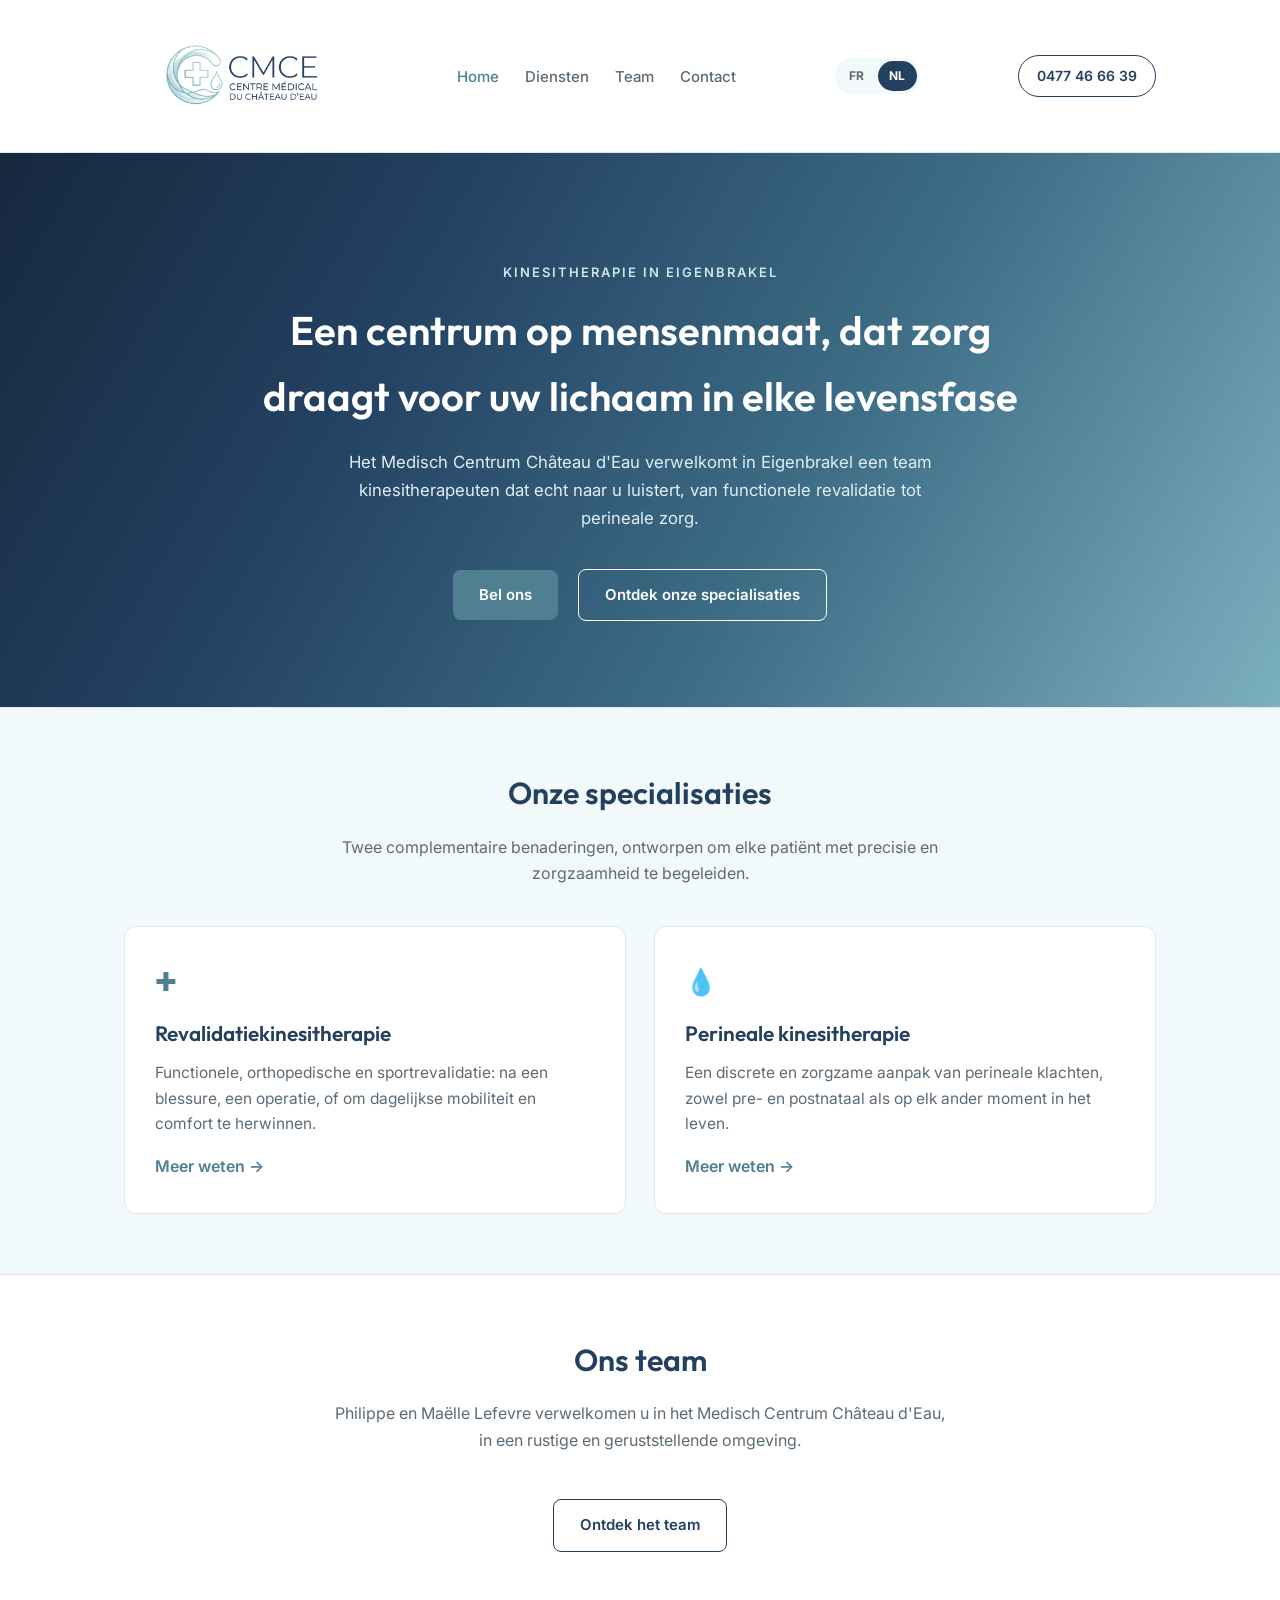
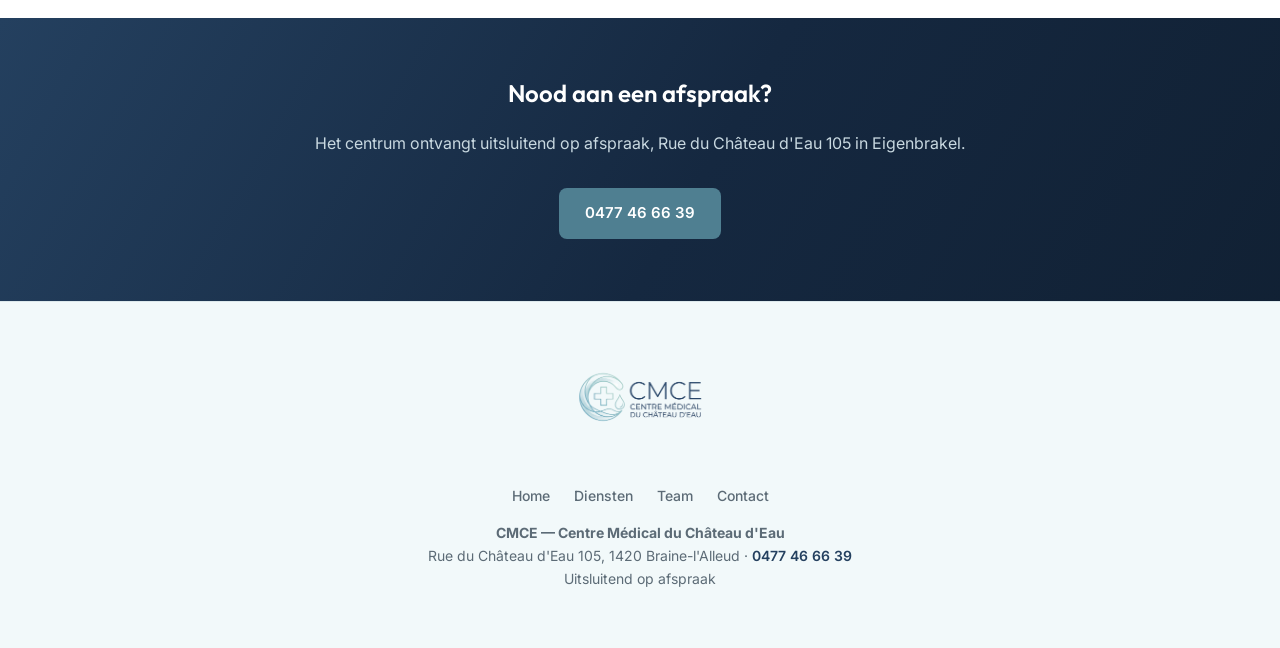
==== nl/index.html @ 7e067dd5 "Ajoute la version néerlandaise du site (nl/) avec sélecteur de langue FR/NL" ====
<!DOCTYPE html>
<html lang="nl">
<head>
<meta charset="UTF-8">
<meta name="viewport" content="width=device-width, initial-scale=1.0">
<title>CMCE — Medisch Centrum Château d'Eau | Kinesitherapie in Eigenbrakel</title>
<meta name="description" content="Het Medisch Centrum Château d'Eau verwelkomt in Eigenbrakel (Braine-l'Alleud) een team kinesitherapeuten: functionele revalidatie en perineale kinesitherapie.">
<link rel="icon" href="../favicon.png" type="image/png">
<link rel="apple-touch-icon" href="../apple-touch-icon.png">
<link rel="preconnect" href="https://fonts.googleapis.com">
<link href="https://fonts.googleapis.com/css2?family=Outfit:wght@500;600;700&family=Inter:wght@400;500;600&display=swap" rel="stylesheet">
<link rel="stylesheet" href="../css/style.css">
</head>
<body>

<header class="site-header">
  <div class="container">
    <a href="index.html" class="brand">
      <img src="../images/logo.png" alt="CMCE — Medisch Centrum Château d'Eau" class="brand-mark">
    </a>
    <nav class="main-nav">
      <ul>
        <li><a href="index.html" class="active">Home</a></li>
        <li><a href="diensten.html">Diensten</a></li>
        <li><a href="team.html">Team</a></li>
        <li><a href="contact.html">Contact</a></li>
      </ul>
    </nav>
    <div class="lang-switch">
      <a href="../index.html">FR</a>
      <a href="index.html" class="active">NL</a>
    </div>
    <div class="header-phone">
      <a href="tel:+32477466639">0477 46 66 39</a>
    </div>
  </div>
</header>

<section class="hero">
  <div class="container">
    <p class="eyebrow">Kinesitherapie in Eigenbrakel</p>
    <h1>Een centrum op mensenmaat, dat zorg draagt voor uw lichaam in elke levensfase</h1>
    <p class="lead">Het Medisch Centrum Château d'Eau verwelkomt in Eigenbrakel een team kinesitherapeuten dat echt naar u luistert, van functionele revalidatie tot perineale zorg.</p>
    <a href="tel:+32477466639" class="btn btn-primary">Bel ons</a>
    <a href="diensten.html" class="btn btn-outline">Ontdek onze specialisaties</a>
  </div>
</section>

<section class="alt">
  <div class="container">
    <h2 class="section-title">Onze specialisaties</h2>
    <p class="section-intro">Twee complementaire benaderingen, ontworpen om elke patiënt met precisie en zorgzaamheid te begeleiden.</p>
    <div class="grid-2">
      <div class="card">
        <span class="mark">✚</span>
        <h3>Revalidatiekinesitherapie</h3>
        <p>Functionele, orthopedische en sportrevalidatie: na een blessure, een operatie, of om dagelijkse mobiliteit en comfort te herwinnen.</p>
        <a href="diensten.html" class="card-link">Meer weten →</a>
      </div>
      <div class="card">
        <span class="mark">💧</span>
        <h3>Perineale kinesitherapie</h3>
        <p>Een discrete en zorgzame aanpak van perineale klachten, zowel pre- en postnataal als op elk ander moment in het leven.</p>
        <a href="diensten.html" class="card-link">Meer weten →</a>
      </div>
    </div>
  </div>
</section>

<section>
  <div class="container">
    <h2 class="section-title">Ons team</h2>
    <p class="section-intro">Philippe en Maëlle Lefevre verwelkomen u in het Medisch Centrum Château d'Eau, in een rustige en geruststellende omgeving.</p>
    <div style="text-align:center;">
      <a href="team.html" class="btn btn-outline">Ontdek het team</a>
    </div>
  </div>
</section>

<section class="cta-band">
  <div class="container">
    <h2>Nood aan een afspraak?</h2>
    <p>Het centrum ontvangt uitsluitend op afspraak, Rue du Château d'Eau 105 in Eigenbrakel.</p>
    <a href="tel:+32477466639" class="btn btn-primary">0477 46 66 39</a>
  </div>
</section>

<footer>
  <div class="container">
    <img src="../images/logo.png" alt="CMCE" class="footer-logo">
    <div class="footer-nav">
      <a href="index.html">Home</a>
      <a href="diensten.html">Diensten</a>
      <a href="team.html">Team</a>
      <a href="contact.html">Contact</a>
    </div>
    <p><strong>CMCE — Centre Médical du Château d'Eau</strong><br>
    Rue du Château d'Eau 105, 1420 Braine-l'Alleud · <a href="tel:+32477466639">0477 46 66 39</a><br>
    Uitsluitend op afspraak</p>
  </div>
</footer>

</body>
</html>
---- css/style.css ----
:root{
  --navy:#24405f;
  --navy-dark:#152840;
  --teal:#7bb0c0;
  --teal-dark:#4f7f91;
  --teal-light:#cfe6ec;
  --pale:#f2f9fa;
  --paper:#ffffff;
  --line:#dde9ec;
  --gray:#5c6b76;
  --brand-gradient:linear-gradient(120deg, #16283e 0%, #234161 30%, #3d6c85 62%, #7bb0c0 100%);
}

*{box-sizing:border-box;}
body{
  margin:0;
  font-family:'Inter', sans-serif;
  color:var(--navy);
  background:var(--paper);
  line-height:1.65;
}
h1,h2,h3{
  font-family:'Outfit', sans-serif;
  font-weight:600;
  color:var(--navy);
  margin:0 0 .5em;
}
a{color:inherit;}
.container{max-width:1080px;margin:0 auto;padding:0 24px;}

/* Header */
.site-header{
  background:var(--paper);
  border-bottom:1px solid var(--line);
  position:sticky;top:0;z-index:10;
}
.site-header .container{
  display:flex;align-items:center;justify-content:space-between;
  padding-top:12px;padding-bottom:12px;
  gap:20px;
}
.brand{display:flex;align-items:center;gap:12px;text-decoration:none;flex-shrink:0;}
.brand-mark{height:128px;width:auto;display:block;}
.main-nav ul{list-style:none;display:flex;gap:26px;margin:0;padding:0;}
.main-nav a{text-decoration:none;font-size:15px;font-weight:500;color:var(--gray);}
.main-nav a.active,.main-nav a:hover{color:var(--teal-dark);}
.header-phone{display:flex;align-items:center;gap:10px;flex-shrink:0;}
.header-phone a{
  text-decoration:none;font-weight:600;color:var(--navy);
  border:1.5px solid var(--navy);border-radius:999px;
  padding:8px 18px;font-size:14px;transition:.2s;white-space:nowrap;
}
.header-phone a:hover{background:var(--navy);color:var(--paper);}

/* Language switch */
.lang-switch{display:flex;align-items:center;gap:2px;flex-shrink:0;background:var(--pale);border-radius:999px;padding:3px;}
.lang-switch a{
  text-decoration:none;font-size:12px;font-weight:700;letter-spacing:.5px;
  color:var(--gray);padding:5px 11px;border-radius:999px;transition:.2s;
}
.lang-switch a.active{background:var(--navy);color:var(--paper);}
.lang-switch a:hover:not(.active){color:var(--teal-dark);}

/* Hero */
.hero{
  padding:96px 0 80px;text-align:center;
  background:var(--brand-gradient);
  color:var(--paper);
}
.hero .eyebrow{
  text-transform:uppercase;letter-spacing:2px;font-size:13px;
  color:var(--teal-light);font-weight:600;margin-bottom:14px;
}
.hero h1{font-size:2.5rem;max-width:760px;margin-left:auto;margin-right:auto;color:var(--paper);}
.hero p.lead{
  max-width:620px;margin:18px auto 30px;color:#dfeef2;font-size:1.05rem;
}
.hero .btn-outline{border-color:var(--paper);color:var(--paper);}
.hero .btn-outline:hover{background:var(--paper);color:var(--navy);}
.btn{
  display:inline-block;padding:13px 26px;border-radius:8px;
  text-decoration:none;font-weight:600;font-size:15px;margin:6px 8px;
}
.btn-primary{background:var(--teal-dark);color:#fff;}
.btn-primary:hover{background:var(--navy);}
.btn-outline{border:1.5px solid var(--navy);color:var(--navy);}
.btn-outline:hover{background:var(--navy);color:var(--paper);}

/* Sections */
section{padding:60px 0;}
section.alt{background:var(--pale);border-top:1px solid var(--line);border-bottom:1px solid var(--line);}
.section-title{font-size:1.9rem;text-align:center;}
.section-intro{text-align:center;max-width:620px;margin:0 auto 40px;color:var(--gray);}

/* Cards */
.grid-2{display:grid;grid-template-columns:repeat(2,1fr);gap:28px;}
.grid-3{display:grid;grid-template-columns:repeat(3,1fr);gap:28px;}
.card{
  background:var(--paper);border:1px solid var(--line);border-radius:12px;
  padding:34px 30px;
}
.card h3{font-size:1.3rem;margin-bottom:10px;}
.card p{color:var(--gray);margin:0;font-size:.97rem;}
.card .mark{color:var(--teal-dark);font-size:1.6rem;margin-bottom:12px;display:block;}
.card ul{padding-left:20px;color:var(--gray);margin:14px 0 0;font-size:.95rem;}
.card ul li{margin-bottom:6px;}
.card .card-link{display:inline-block;margin-top:16px;font-weight:600;color:var(--teal-dark);text-decoration:none;}
.card .card-link:hover{color:var(--navy);}

/* Page header (services / equipe / contact) */
.page-header{
  padding:78px 0 60px;text-align:center;
  background:var(--brand-gradient);
  color:var(--paper);
}
.page-header .eyebrow{
  text-transform:uppercase;letter-spacing:2px;font-size:13px;
  color:var(--teal-light);font-weight:600;margin-bottom:14px;
}
.page-header h1{font-size:2.2rem;color:var(--paper);}
.page-header p{max-width:600px;margin:14px auto 0;color:#dfeef2;}

/* Service detail blocks */
.service-block{padding:52px 0;border-bottom:1px solid var(--line);}
.service-block:last-of-type{border-bottom:none;}
.service-block .service-head{display:flex;align-items:center;gap:16px;margin-bottom:18px;}
.service-block .service-head .mark{
  color:var(--teal-dark);font-size:1.7rem;
  width:52px;height:52px;flex-shrink:0;border-radius:50%;
  background:var(--teal-light);display:flex;align-items:center;justify-content:center;
}
.service-block h2{margin:0;font-size:1.6rem;}
.service-block .service-text{max-width:760px;color:var(--gray);}
.service-block ul{max-width:760px;color:var(--gray);padding-left:22px;}
.service-block ul li{margin-bottom:8px;}
.service-note{
  max-width:760px;margin-top:20px;padding:16px 20px;
  background:var(--pale);border:1px solid var(--line);border-radius:10px;
  color:var(--gray);font-size:.92rem;
}

/* Team */
.team-card{
  background:var(--paper);border:1px solid var(--line);border-radius:14px;
  overflow:hidden;text-align:center;
}
.team-photo{width:100%;aspect-ratio:4/5;object-fit:cover;display:block;background:var(--pale);}
.team-monogram{
  width:100%;aspect-ratio:4/5;display:flex;align-items:center;justify-content:center;
  background:var(--teal-light);color:var(--navy);font-family:'Outfit',sans-serif;
  font-size:3.2rem;font-weight:600;
}
.team-info{padding:24px 22px 28px;}
.team-info h3{margin-bottom:2px;font-size:1.25rem;}
.team-role{color:var(--teal-dark);font-weight:600;font-size:.92rem;margin-bottom:10px;}
.team-info p.bio{color:var(--gray);font-size:.93rem;margin:0;}

/* Practical info / CTA band */
.cta-band{
  background:linear-gradient(120deg, var(--navy) 0%, var(--navy-dark) 55%, #0e1c2c 130%);
  color:var(--paper);text-align:center;padding:56px 0;
}
.cta-band h2{color:var(--paper);}
.cta-band p{color:#c8d8e0;margin-bottom:26px;}
.cta-band .btn-primary{background:var(--teal-dark);}
.cta-band .btn-primary:hover{background:var(--teal);}

/* Contact page */
.contact-grid{display:grid;grid-template-columns:1fr 1fr;gap:40px;align-items:start;}
.info-list{list-style:none;padding:0;margin:0 0 24px;}
.info-list li{
  display:flex;gap:14px;padding:16px 0;border-bottom:1px solid var(--line);
}
.info-list li:last-child{border-bottom:none;}
.info-list .mark{color:var(--teal-dark);font-size:1.3rem;width:28px;flex-shrink:0;}
.info-list strong{display:block;color:var(--navy);}
.info-list span, .info-list a{color:var(--gray);text-decoration:none;font-size:.95rem;}
.info-list a:hover{color:var(--teal-dark);}
.map-frame{
  width:100%;height:100%;min-height:340px;border:1px solid var(--line);border-radius:12px;
  overflow:hidden;
}
.map-frame iframe{width:100%;height:100%;min-height:340px;border:0;display:block;}

/* Footer */
footer{padding:44px 0;text-align:center;color:var(--gray);font-size:14px;background:var(--pale);border-top:1px solid var(--line);}
footer .footer-logo{height:104px;margin-bottom:14px;}
footer a{color:var(--navy);text-decoration:none;font-weight:600;}
footer .footer-nav{margin:14px 0;}
footer .footer-nav a{margin:0 10px;font-weight:500;color:var(--gray);}
footer .footer-nav a:hover{color:var(--teal-dark);}

@media (max-width:760px){
  .grid-3,.grid-2,.contact-grid{grid-template-columns:1fr;}
  .hero h1{font-size:2rem;}
  .site-header .container{flex-wrap:wrap;gap:12px;}
  .main-nav ul{gap:18px;flex-wrap:wrap;justify-content:center;}
}
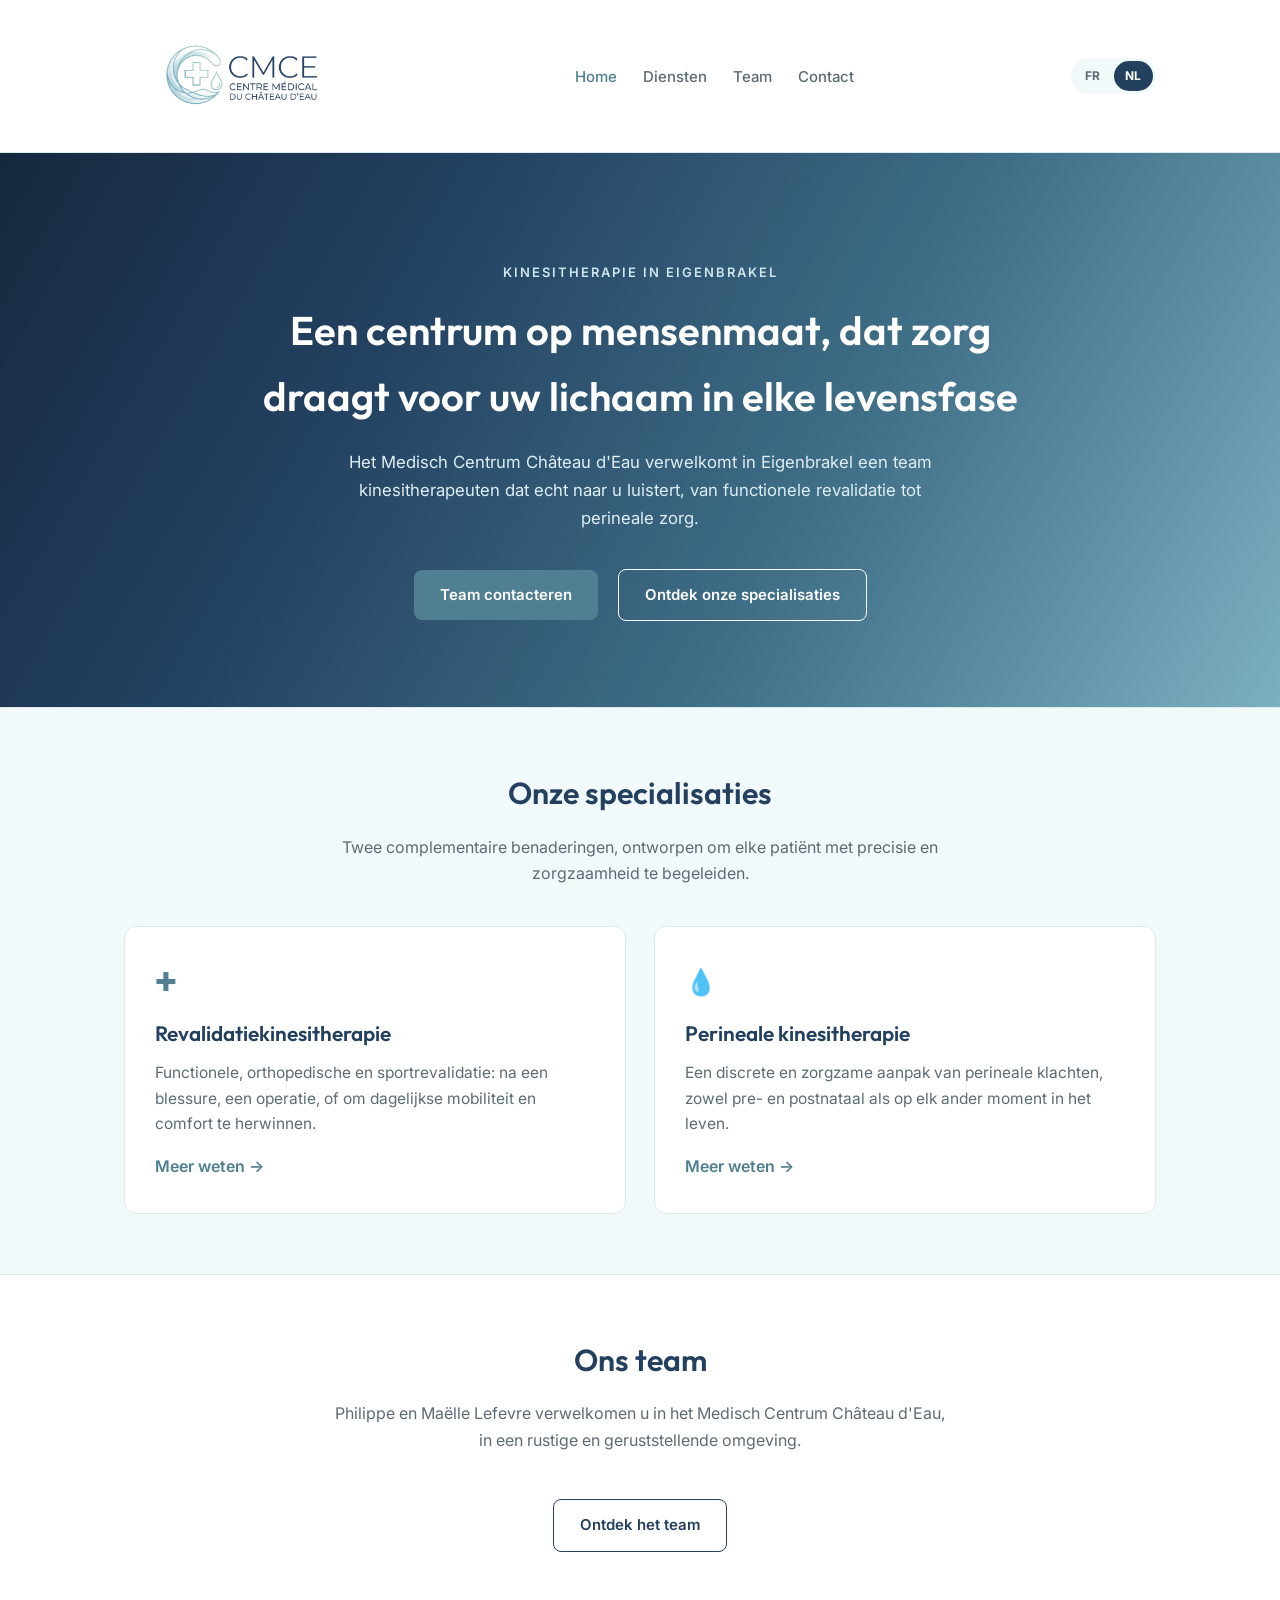
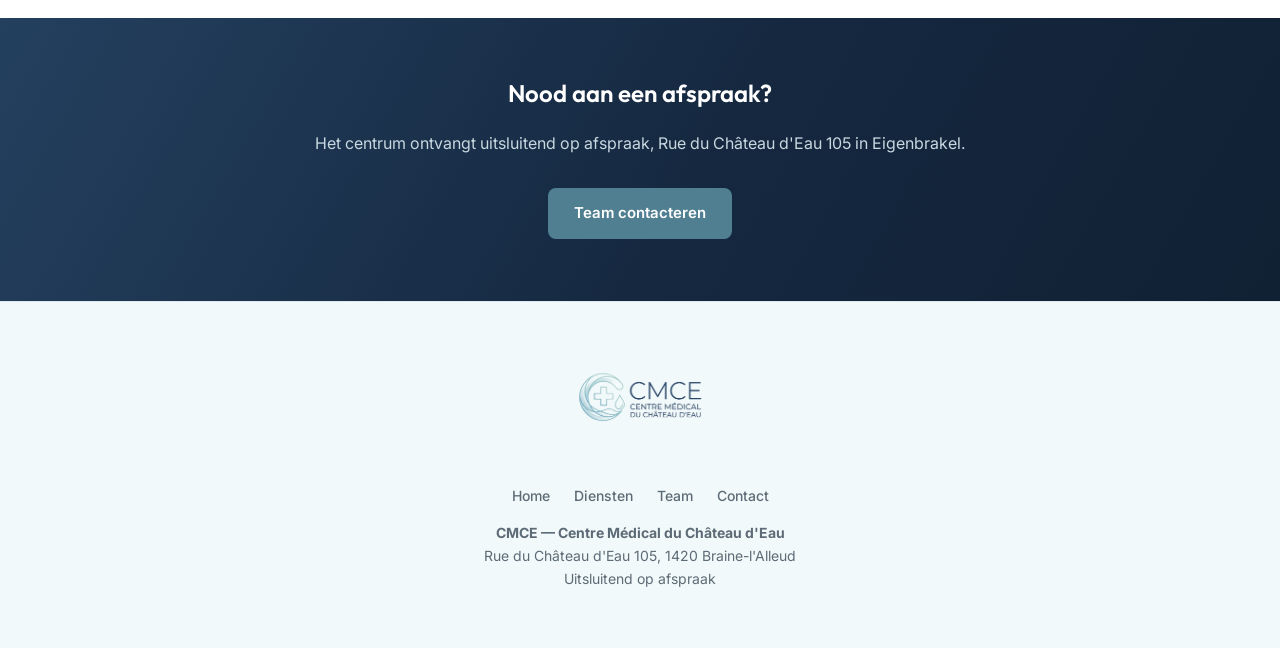
==== commit a14fb617: "Retire le numéro générique (header/footer/contact), ajoute les numéros individuels de Philippe et Ma" ====
--- a/nl/index.html
+++ b/nl/index.html
@@ -30,9 +30,6 @@
       <a href="../index.html">FR</a>
       <a href="index.html" class="active">NL</a>
     </div>
-    <div class="header-phone">
-      <a href="tel:+32477466639">0477 46 66 39</a>
-    </div>
   </div>
 </header>
 
@@ -41,7 +38,7 @@
     <p class="eyebrow">Kinesitherapie in Eigenbrakel</p>
     <h1>Een centrum op mensenmaat, dat zorg draagt voor uw lichaam in elke levensfase</h1>
     <p class="lead">Het Medisch Centrum Château d'Eau verwelkomt in Eigenbrakel een team kinesitherapeuten dat echt naar u luistert, van functionele revalidatie tot perineale zorg.</p>
-    <a href="tel:+32477466639" class="btn btn-primary">Bel ons</a>
+    <a href="team.html" class="btn btn-primary">Team contacteren</a>
     <a href="diensten.html" class="btn btn-outline">Ontdek onze specialisaties</a>
   </div>
 </section>
@@ -81,7 +78,7 @@
   <div class="container">
     <h2>Nood aan een afspraak?</h2>
     <p>Het centrum ontvangt uitsluitend op afspraak, Rue du Château d'Eau 105 in Eigenbrakel.</p>
-    <a href="tel:+32477466639" class="btn btn-primary">0477 46 66 39</a>
+    <a href="team.html" class="btn btn-primary">Team contacteren</a>
   </div>
 </section>
 
@@ -95,7 +92,7 @@
       <a href="contact.html">Contact</a>
     </div>
     <p><strong>CMCE — Centre Médical du Château d'Eau</strong><br>
-    Rue du Château d'Eau 105, 1420 Braine-l'Alleud · <a href="tel:+32477466639">0477 46 66 39</a><br>
+    Rue du Château d'Eau 105, 1420 Braine-l'Alleud<br>
     Uitsluitend op afspraak</p>
   </div>
 </footer>
--- a/css/style.css
+++ b/css/style.css
@@ -154,6 +154,12 @@
 .team-info h3{margin-bottom:2px;font-size:1.25rem;}
 .team-role{color:var(--teal-dark);font-weight:600;font-size:.92rem;margin-bottom:10px;}
 .team-info p.bio{color:var(--gray);font-size:.93rem;margin:0;}
+.team-phone{margin:12px 0 0;}
+.team-phone a{
+  display:inline-block;color:var(--teal-dark);font-weight:700;text-decoration:none;
+  font-size:.95rem;padding:7px 16px;border-radius:999px;background:var(--teal-light);
+}
+.team-phone a:hover{background:var(--navy);color:var(--paper);}
 
 /* Practical info / CTA band */
 .cta-band{
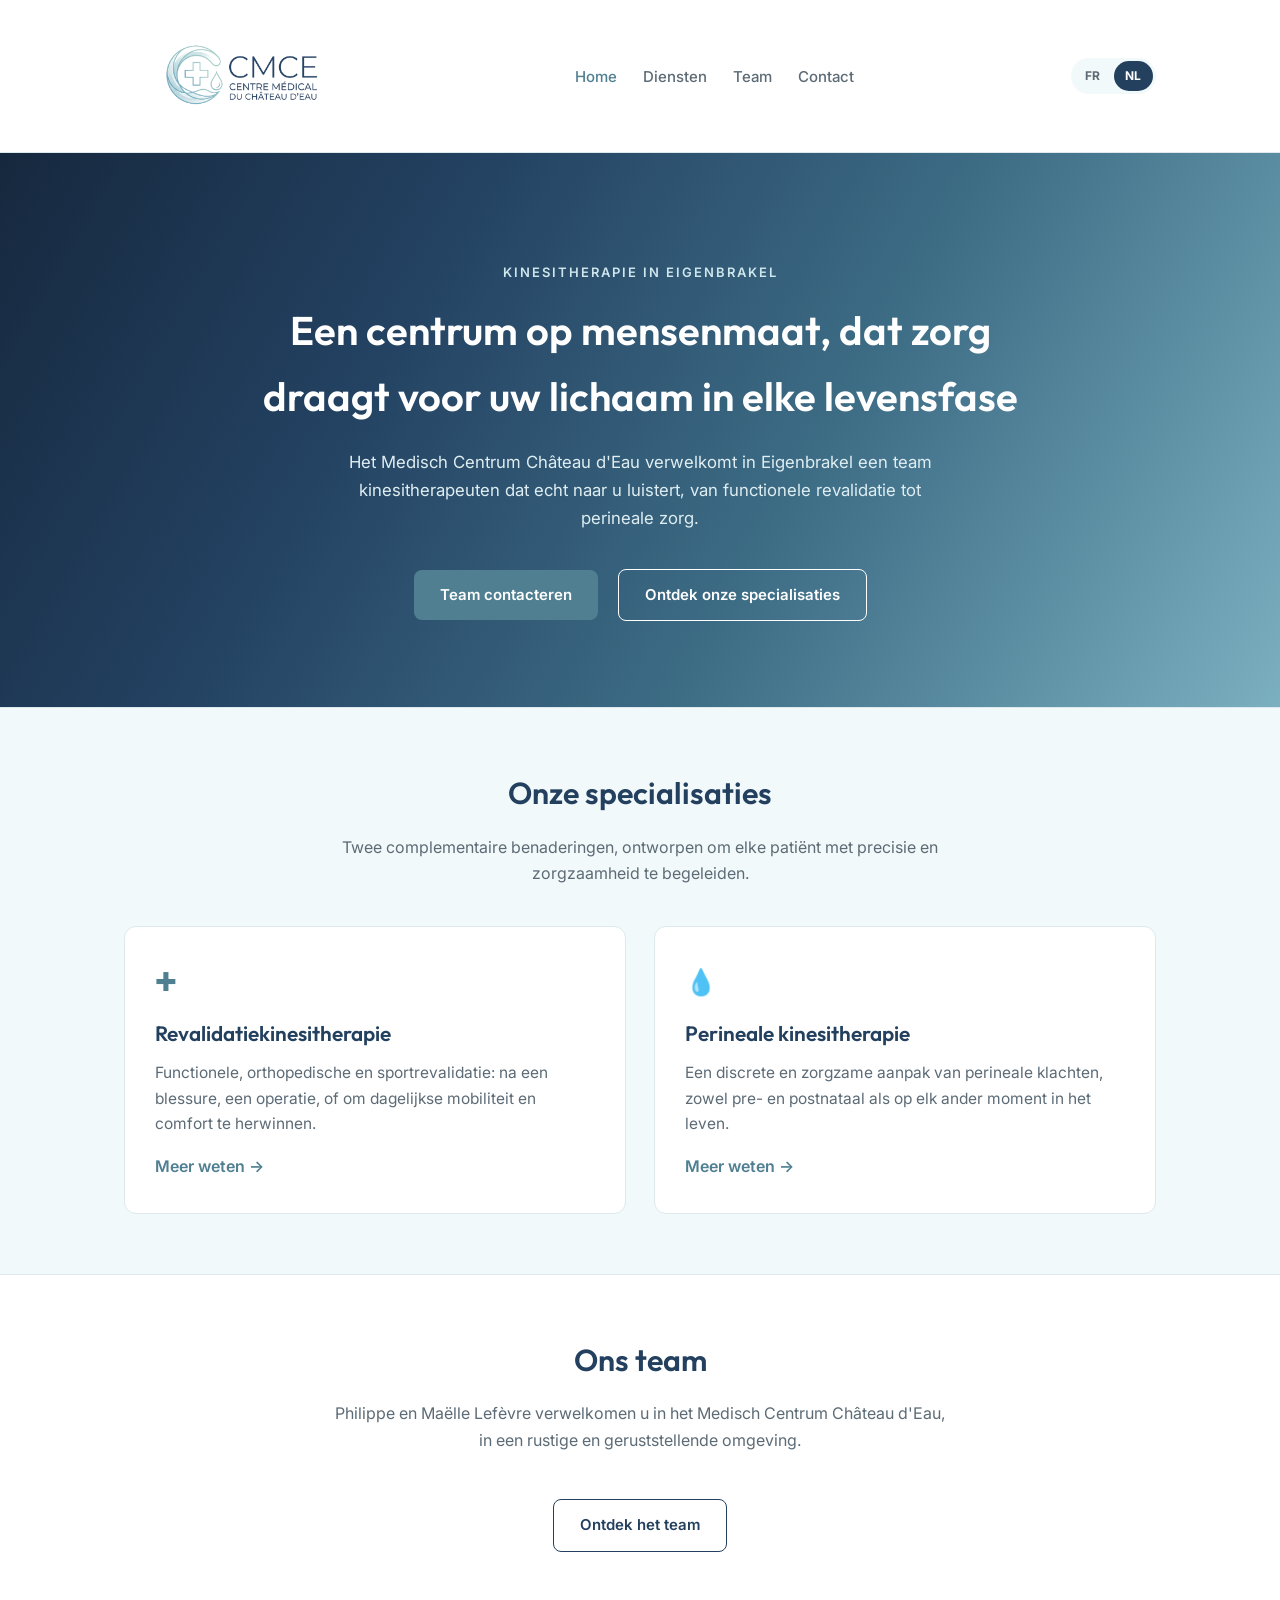
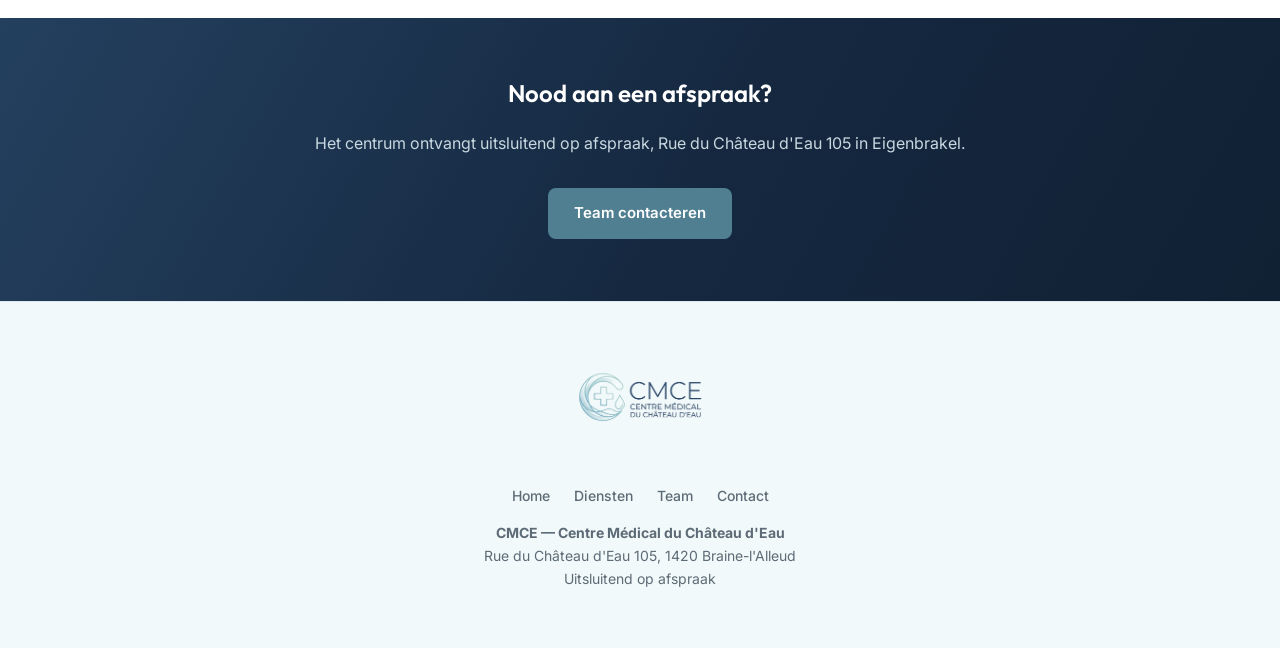
==== commit f49c0bc7: "Orthographe du nom : Lefevre → Lefèvre (FR, NL, README) Co-Authored-By: Claude Opus 5.5 <noreply@ant" ====
--- a/nl/index.html
+++ b/nl/index.html
@@ -67,7 +67,7 @@
 <section>
   <div class="container">
     <h2 class="section-title">Ons team</h2>
-    <p class="section-intro">Philippe en Maëlle Lefevre verwelkomen u in het Medisch Centrum Château d'Eau, in een rustige en geruststellende omgeving.</p>
+    <p class="section-intro">Philippe en Maëlle Lefèvre verwelkomen u in het Medisch Centrum Château d'Eau, in een rustige en geruststellende omgeving.</p>
     <div style="text-align:center;">
       <a href="team.html" class="btn btn-outline">Ontdek het team</a>
     </div>
--- a/css/style.css
+++ b/css/style.css
@@ -140,26 +140,27 @@
 }
 
 /* Team */
-.team-card{
-  background:var(--paper);border:1px solid var(--line);border-radius:14px;
-  overflow:hidden;text-align:center;
-}
-.team-photo{width:100%;aspect-ratio:4/5;object-fit:cover;display:block;background:var(--pale);}
+.team-card{background:var(--paper);border:1px solid var(--line);border-radius:14px;padding:32px 28px;text-align:center;}
+.team-photo{width:120px;height:120px;object-fit:cover;border-radius:50%;display:block;margin:0 auto 18px;background:var(--pale);}
 .team-monogram{
-  width:100%;aspect-ratio:4/5;display:flex;align-items:center;justify-content:center;
+  width:120px;height:120px;border-radius:50%;display:flex;align-items:center;justify-content:center;
   background:var(--teal-light);color:var(--navy);font-family:'Outfit',sans-serif;
-  font-size:3.2rem;font-weight:600;
-}
-.team-info{padding:24px 22px 28px;}
-.team-info h3{margin-bottom:2px;font-size:1.25rem;}
-.team-role{color:var(--teal-dark);font-weight:600;font-size:.92rem;margin-bottom:10px;}
-.team-info p.bio{color:var(--gray);font-size:.93rem;margin:0;}
-.team-phone{margin:12px 0 0;}
+  font-size:2.1rem;font-weight:600;margin:0 auto 18px;
+}
+.team-card h3{font-size:1.3rem;margin-bottom:4px;}
+.team-role{color:var(--teal-dark);font-weight:600;font-size:.92rem;margin:0 0 14px;}
+.team-phone{margin:0 0 20px;}
 .team-phone a{
   display:inline-block;color:var(--teal-dark);font-weight:700;text-decoration:none;
   font-size:.95rem;padding:7px 16px;border-radius:999px;background:var(--teal-light);
 }
 .team-phone a:hover{background:var(--navy);color:var(--paper);}
+.team-bio{text-align:left;}
+.team-bio p{color:var(--gray);margin:0 0 14px;line-height:1.7;font-size:.93rem;}
+.team-bio p.bio{margin:0;}
+.profile-subhead{color:var(--navy);font-weight:700;margin:18px 0 10px;font-size:.93rem;}
+.team-bio ul{color:var(--gray);padding-left:20px;margin:0;font-size:.93rem;}
+.team-bio ul li{margin-bottom:8px;line-height:1.6;}
 
 /* Practical info / CTA band */
 .cta-band{
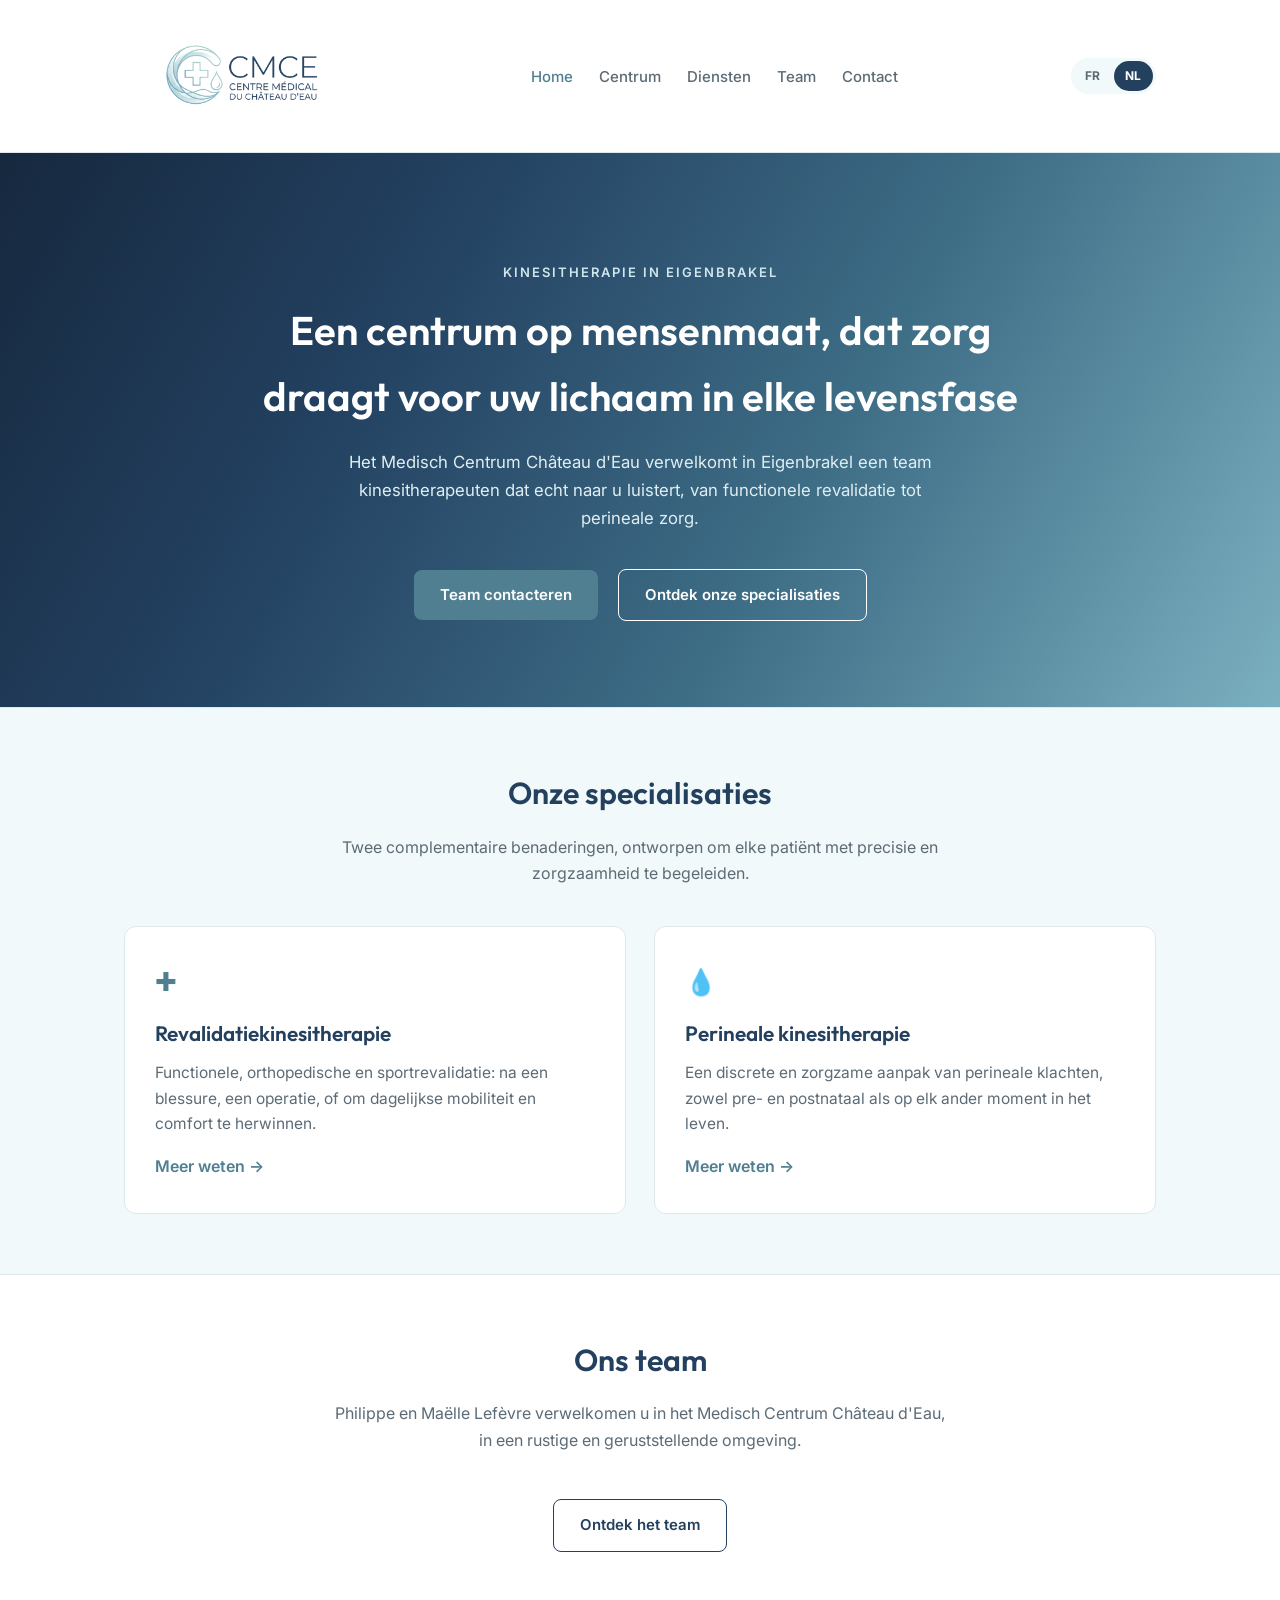
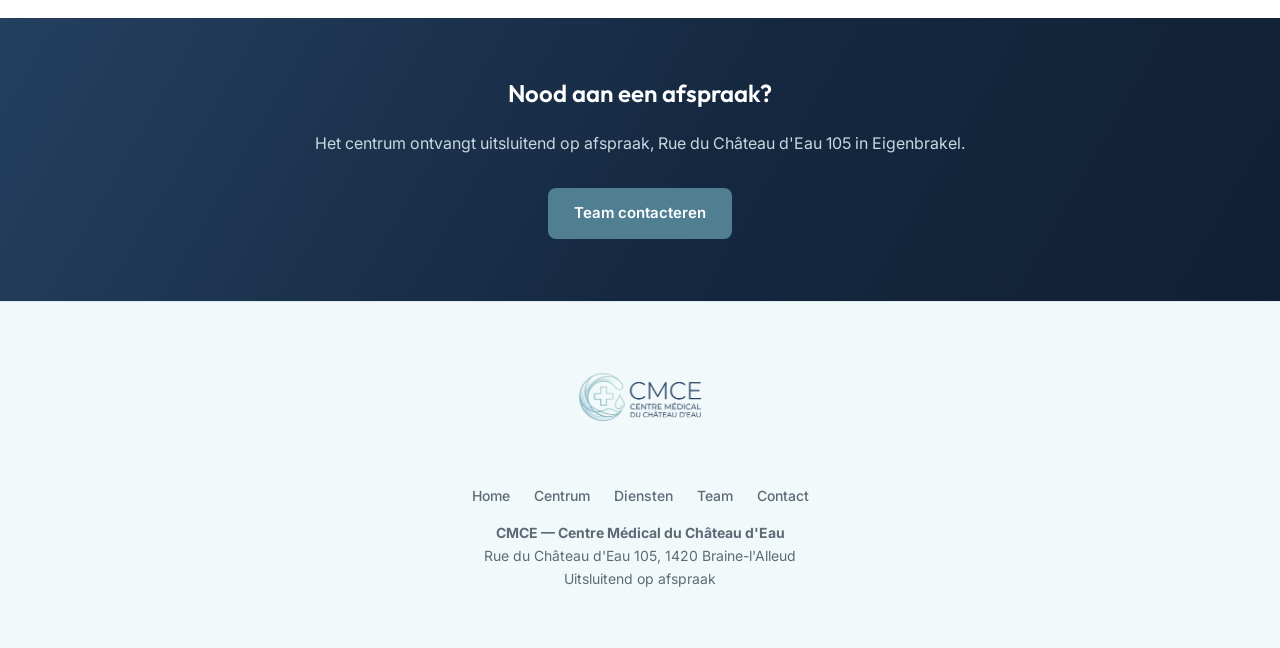
==== commit 42ec18fa: "Ajoute la page « Le Centre » (FR + NL) : histoire depuis 2013, photos de la façade et du parking, li" ====
--- a/nl/index.html
+++ b/nl/index.html
@@ -21,6 +21,7 @@
     <nav class="main-nav">
       <ul>
         <li><a href="index.html" class="active">Home</a></li>
+        <li><a href="centrum.html">Centrum</a></li>
         <li><a href="diensten.html">Diensten</a></li>
         <li><a href="team.html">Team</a></li>
         <li><a href="contact.html">Contact</a></li>
@@ -87,6 +88,7 @@
     <img src="../images/logo.png" alt="CMCE" class="footer-logo">
     <div class="footer-nav">
       <a href="index.html">Home</a>
+      <a href="centrum.html">Centrum</a>
       <a href="diensten.html">Diensten</a>
       <a href="team.html">Team</a>
       <a href="contact.html">Contact</a>
--- a/css/style.css
+++ b/css/style.css
@@ -141,11 +141,11 @@
 
 /* Team */
 .team-card{background:var(--paper);border:1px solid var(--line);border-radius:14px;padding:32px 28px;text-align:center;}
-.team-photo{width:120px;height:120px;object-fit:cover;border-radius:50%;display:block;margin:0 auto 18px;background:var(--pale);}
+.team-photo{width:160px;height:160px;object-fit:cover;border-radius:12px;display:block;margin:0 auto 18px;background:var(--pale);}
 .team-monogram{
-  width:120px;height:120px;border-radius:50%;display:flex;align-items:center;justify-content:center;
+  width:160px;height:160px;border-radius:12px;display:flex;align-items:center;justify-content:center;
   background:var(--teal-light);color:var(--navy);font-family:'Outfit',sans-serif;
-  font-size:2.1rem;font-weight:600;margin:0 auto 18px;
+  font-size:2.6rem;font-weight:600;margin:0 auto 18px;
 }
 .team-card h3{font-size:1.3rem;margin-bottom:4px;}
 .team-role{color:var(--teal-dark);font-weight:600;font-size:.92rem;margin:0 0 14px;}
@@ -161,6 +161,16 @@
 .profile-subhead{color:var(--navy);font-weight:700;margin:18px 0 10px;font-size:.93rem;}
 .team-bio ul{color:var(--gray);padding-left:20px;margin:0;font-size:.93rem;}
 .team-bio ul li{margin-bottom:8px;line-height:1.6;}
+.team-bio ul li strong{color:var(--navy);font-weight:600;}
+.team-bio ul + p{margin-top:16px;}
+
+/* About / History */
+.history-grid{display:grid;grid-template-columns:1fr 1fr;gap:48px;align-items:center;}
+.history-grid.reverse .history-photo{order:2;}
+.history-photo img{width:100%;aspect-ratio:4/3;object-fit:cover;border-radius:14px;display:block;}
+.history-text h2{font-size:1.6rem;}
+.history-text p{color:var(--gray);margin:0 0 14px;}
+.history-text p:last-child{margin-bottom:0;}
 
 /* Practical info / CTA band */
 .cta-band{
@@ -198,7 +208,8 @@
 footer .footer-nav a:hover{color:var(--teal-dark);}
 
 @media (max-width:760px){
-  .grid-3,.grid-2,.contact-grid{grid-template-columns:1fr;}
+  .grid-3,.grid-2,.contact-grid,.history-grid{grid-template-columns:1fr;}
+  .history-grid.reverse .history-photo{order:0;}
   .hero h1{font-size:2rem;}
   .site-header .container{flex-wrap:wrap;gap:12px;}
   .main-nav ul{gap:18px;flex-wrap:wrap;justify-content:center;}
